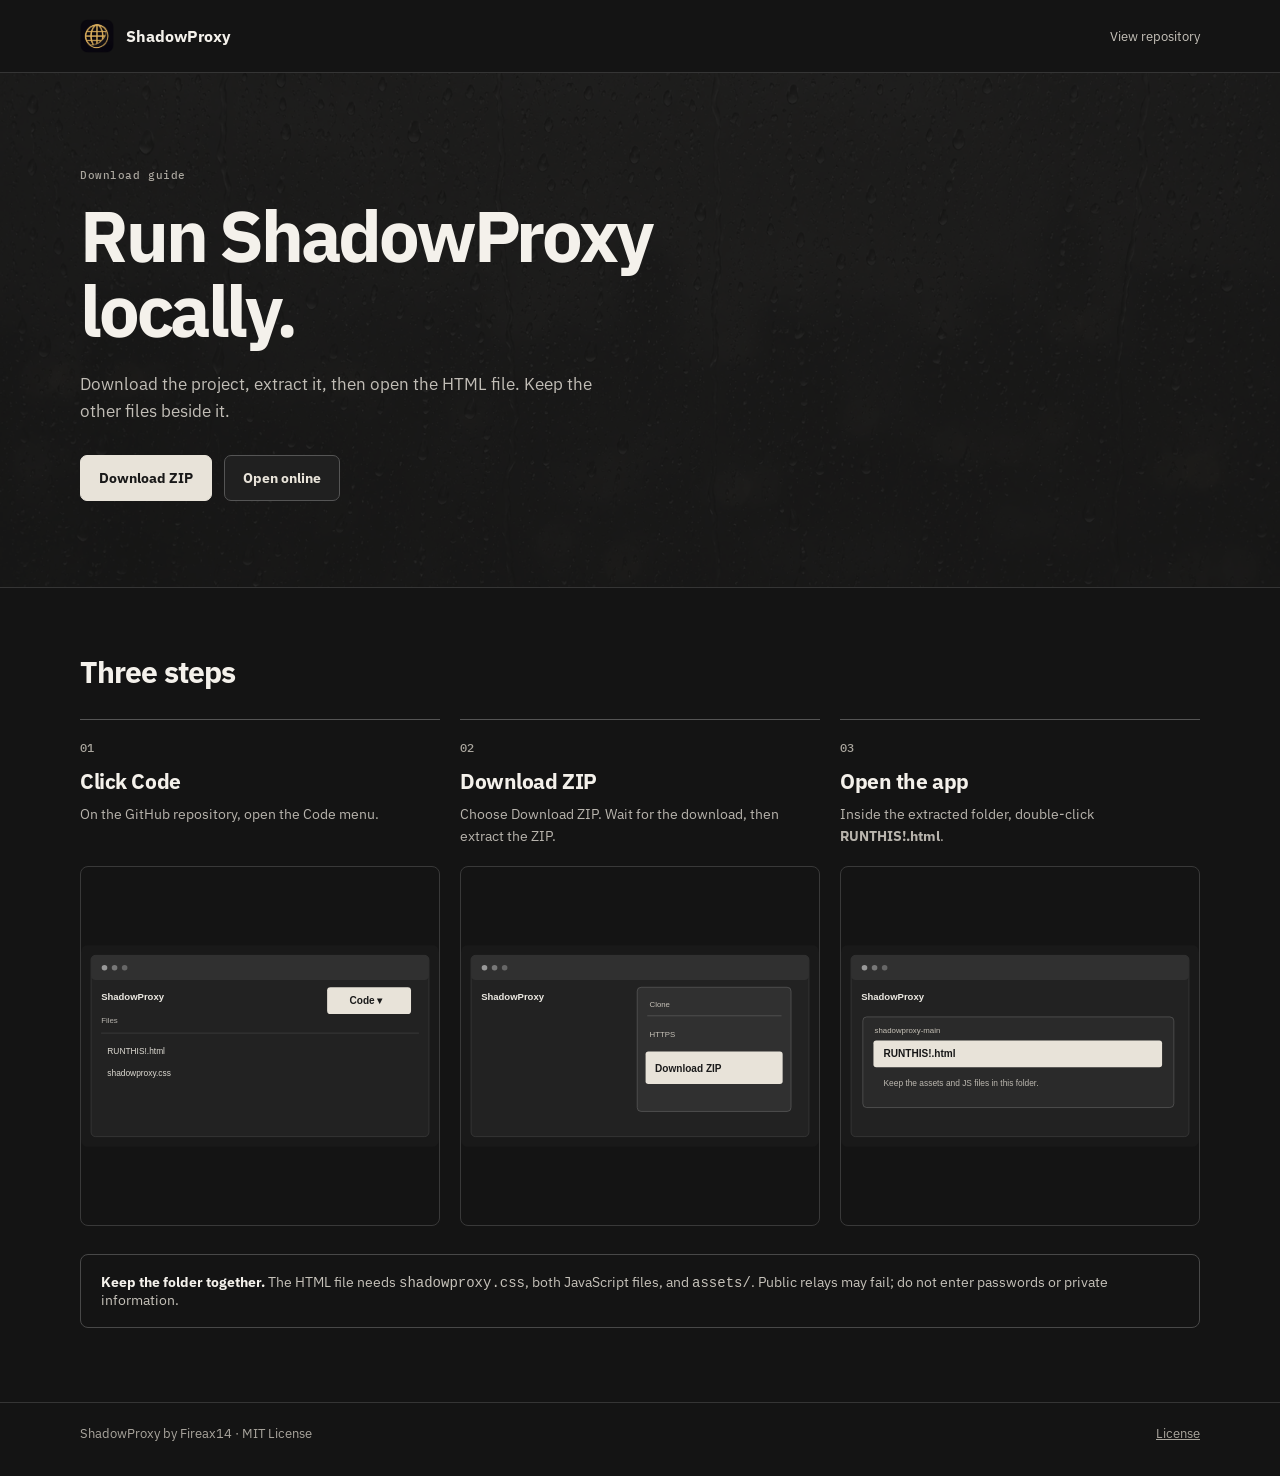
==== index.html @ 5329f854 "Publish ShadowProxy and download guide" ====
<!doctype html>
<html lang="en">
<head>
<meta charset="utf-8">
<meta name="viewport" content="width=device-width, initial-scale=1">
<meta name="description" content="Download and run ShadowProxy from GitHub in three steps.">
<title>Get ShadowProxy</title>
<link rel="icon" type="image/png" href="assets/shadowproxy-icon.png">
<link rel="preconnect" href="https://fonts.googleapis.com">
<link rel="preconnect" href="https://fonts.gstatic.com" crossorigin>
<link href="https://fonts.googleapis.com/css2?family=IBM+Plex+Sans:wght@400;500;600;700&family=IBM+Plex+Mono:wght@400;500&display=swap" rel="stylesheet">
<style>
:root{color-scheme:dark;font-family:'IBM Plex Sans',Arial,sans-serif;background:#141414;color:#f4f1eb}
*{box-sizing:border-box}html{scroll-behavior:smooth}body{margin:0;min-height:100vh;background:#141414}a{color:inherit}img{max-width:100%;display:block}.wrap{width:min(1120px,calc(100% - 40px));margin:auto}.site-header{border-bottom:1px solid #353535;background:#141414}.header-inner{min-height:72px;display:flex;align-items:center;justify-content:space-between;gap:20px}.brand{display:flex;align-items:center;gap:12px;text-decoration:none;font-weight:700}.brand img{width:34px;height:34px;border-radius:8px}.header-link{font-size:13px;color:#c6c2ba;text-decoration:none}.header-link:hover{text-decoration:underline}.hero{position:relative;isolation:isolate;overflow:hidden;border-bottom:1px solid #353535}.hero::before{content:"";position:absolute;inset:0;z-index:-1;background:#141414 url('assets/rain-window.webp') center/cover no-repeat;opacity:.13}.hero-inner{padding:94px 0 86px}.eyebrow{margin:0 0 14px;font:500 11px/1.5 'IBM Plex Mono',monospace;letter-spacing:.05em;color:#aaa69e}h1{margin:0;max-width:760px;font-size:clamp(42px,6vw,72px);letter-spacing:-.045em;line-height:1.05}p{line-height:1.6}.intro{max-width:550px;color:#c1bdb6;font-size:17px;margin:22px 0 30px}.actions{display:flex;gap:12px;flex-wrap:wrap}.button{display:inline-flex;justify-content:center;align-items:center;min-height:46px;padding:0 18px;border:1px solid #e8e3d9;border-radius:7px;background:#e8e3d9;color:#191919;text-decoration:none;font-weight:700;font-size:14px}.button.secondary{background:#202020;color:#e8e3d9;border-color:#555}.button:hover{background:#fff;color:#141414}.button.secondary:hover{background:#303030;color:#fff}.steps{padding:64px 0 74px}.steps h2{margin:0 0 28px;font-size:30px;letter-spacing:-.03em}.step-grid{display:grid;grid-template-columns:repeat(3,minmax(0,1fr));gap:20px}.step{border-top:1px solid #555;padding-top:16px}.step .number{font:500 12px 'IBM Plex Mono',monospace;color:#aaa69e}.step h3{margin:11px 0 8px;font-size:21px;letter-spacing:-.02em}.step p{margin:0 0 18px;color:#b8b4ad;font-size:14px;min-height:45px}.step img{width:100%;border:1px solid #393939;border-radius:8px}.note{margin-top:28px;padding:18px 20px;border:1px solid #484848;border-radius:8px;color:#c6c2ba;font-size:14px}.note strong{color:#f4f1eb}.footer{border-top:1px solid #353535;padding:22px 0 34px;color:#aaa69e;font-size:13px}.footer .wrap{display:flex;gap:16px;justify-content:space-between;flex-wrap:wrap}a:focus-visible{outline:2px solid #fff;outline-offset:4px}@media(max-width:760px){.hero-inner{padding:64px 0}.steps{padding:45px 0}.step-grid{grid-template-columns:1fr;gap:34px}.step p{min-height:0}.step img{max-width:500px}}
</style>
</head>
<body>
<header class="site-header"><div class="wrap header-inner"><a class="brand" href="./"><img src="assets/shadowproxy-icon.png" alt="">ShadowProxy</a><a class="header-link" href="https://github.com/fireax14app-source/shadowproxy">View repository</a></div></header>
<main>
<section class="hero"><div class="wrap hero-inner"><p class="eyebrow">Download guide</p><h1>Run ShadowProxy locally.</h1><p class="intro">Download the project, extract it, then open the HTML file. Keep the other files beside it.</p><div class="actions"><a class="button" href="https://github.com/fireax14app-source/shadowproxy/archive/refs/heads/main.zip">Download ZIP</a><a class="button secondary" href="RUNTHIS!.html">Open online</a></div></div></section>
<section class="steps"><div class="wrap"><h2>Three steps</h2><div class="step-grid">
<article class="step"><span class="number">01</span><h3>Click Code</h3><p>On the GitHub repository, open the Code menu.</p><img src="assets/guide/01-code.svg" alt="Illustration of the Code button on GitHub" loading="lazy" width="640" height="360"></article>
<article class="step"><span class="number">02</span><h3>Download ZIP</h3><p>Choose Download ZIP. Wait for the download, then extract the ZIP.</p><img src="assets/guide/02-zip.svg" alt="Illustration of the Download ZIP item" loading="lazy" width="640" height="360"></article>
<article class="step"><span class="number">03</span><h3>Open the app</h3><p>Inside the extracted folder, double-click <strong>RUNTHIS!.html</strong>.</p><img src="assets/guide/03-open.svg" alt="Illustration of the RUNTHIS!.html file" loading="lazy" width="640" height="360"></article>
</div><div class="note"><strong>Keep the folder together.</strong> The HTML file needs <code>shadowproxy.css</code>, both JavaScript files, and <code>assets/</code>. Public relays may fail; do not enter passwords or private information.</div></div></section>
</main>
<footer class="footer"><div class="wrap"><span>ShadowProxy by Fireax14 · MIT License</span><a href="LICENSE">License</a></div></footer>
</body>
</html>
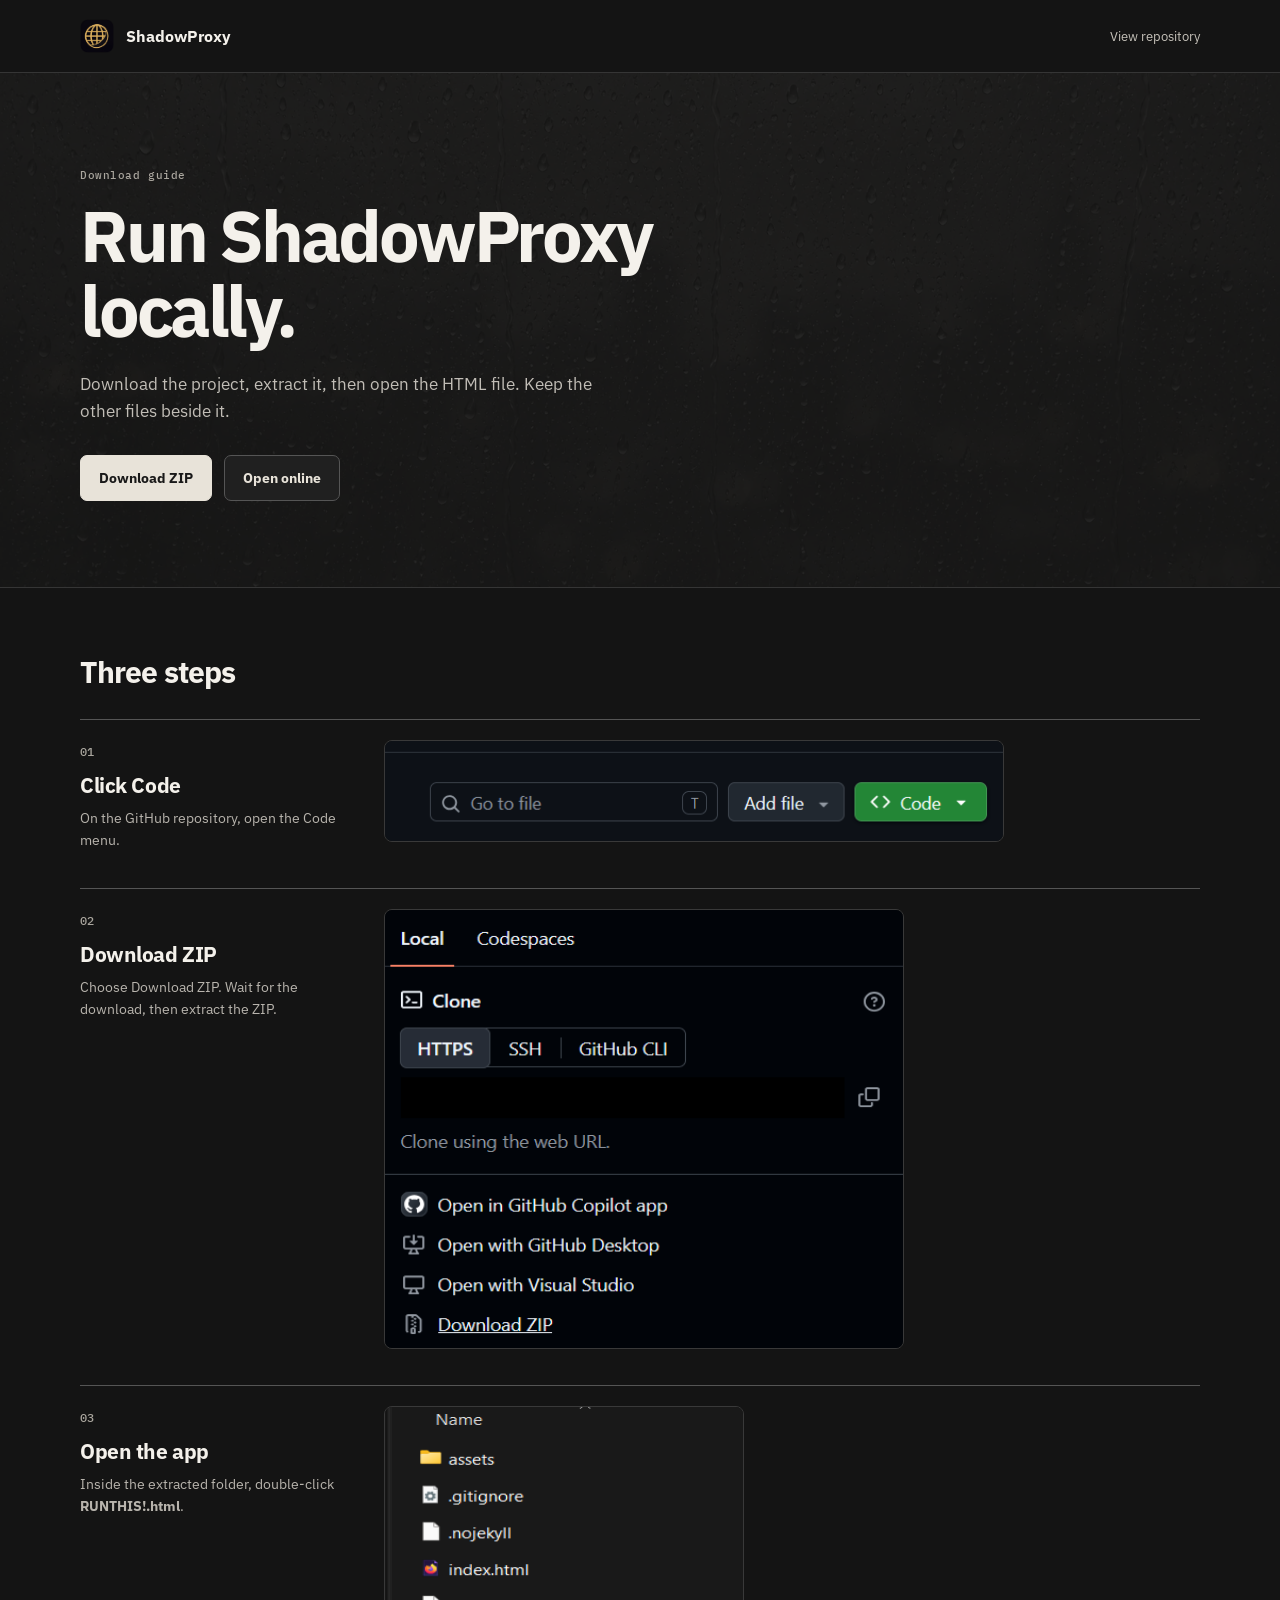
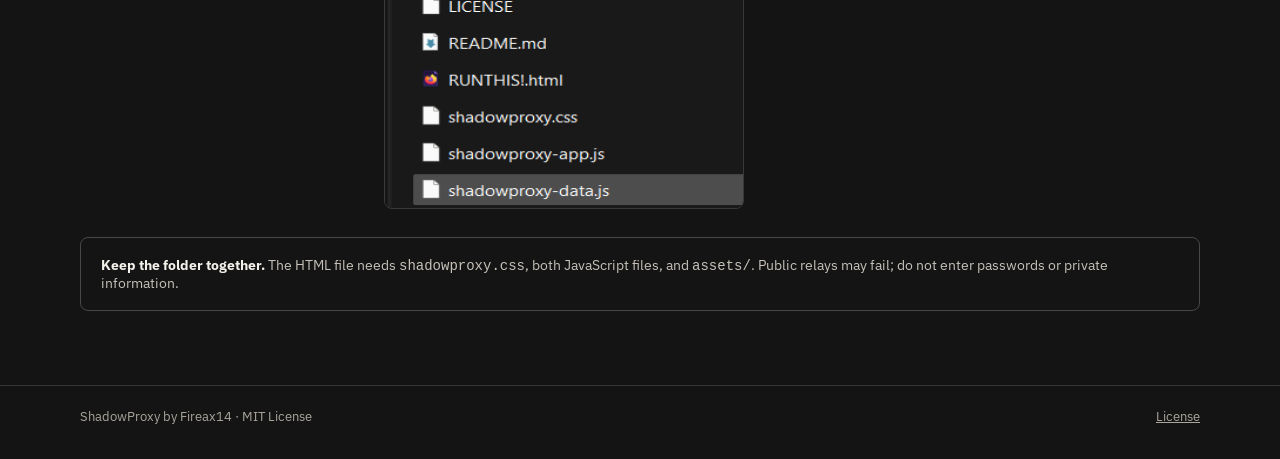
==== commit cda549ac: "Use redacted GitHub screenshots in download guide" ====
--- a/index.html
+++ b/index.html
@@ -11,7 +11,7 @@
 <link href="https://fonts.googleapis.com/css2?family=IBM+Plex+Sans:wght@400;500;600;700&family=IBM+Plex+Mono:wght@400;500&display=swap" rel="stylesheet">
 <style>
 :root{color-scheme:dark;font-family:'IBM Plex Sans',Arial,sans-serif;background:#141414;color:#f4f1eb}
-*{box-sizing:border-box}html{scroll-behavior:smooth}body{margin:0;min-height:100vh;background:#141414}a{color:inherit}img{max-width:100%;display:block}.wrap{width:min(1120px,calc(100% - 40px));margin:auto}.site-header{border-bottom:1px solid #353535;background:#141414}.header-inner{min-height:72px;display:flex;align-items:center;justify-content:space-between;gap:20px}.brand{display:flex;align-items:center;gap:12px;text-decoration:none;font-weight:700}.brand img{width:34px;height:34px;border-radius:8px}.header-link{font-size:13px;color:#c6c2ba;text-decoration:none}.header-link:hover{text-decoration:underline}.hero{position:relative;isolation:isolate;overflow:hidden;border-bottom:1px solid #353535}.hero::before{content:"";position:absolute;inset:0;z-index:-1;background:#141414 url('assets/rain-window.webp') center/cover no-repeat;opacity:.13}.hero-inner{padding:94px 0 86px}.eyebrow{margin:0 0 14px;font:500 11px/1.5 'IBM Plex Mono',monospace;letter-spacing:.05em;color:#aaa69e}h1{margin:0;max-width:760px;font-size:clamp(42px,6vw,72px);letter-spacing:-.045em;line-height:1.05}p{line-height:1.6}.intro{max-width:550px;color:#c1bdb6;font-size:17px;margin:22px 0 30px}.actions{display:flex;gap:12px;flex-wrap:wrap}.button{display:inline-flex;justify-content:center;align-items:center;min-height:46px;padding:0 18px;border:1px solid #e8e3d9;border-radius:7px;background:#e8e3d9;color:#191919;text-decoration:none;font-weight:700;font-size:14px}.button.secondary{background:#202020;color:#e8e3d9;border-color:#555}.button:hover{background:#fff;color:#141414}.button.secondary:hover{background:#303030;color:#fff}.steps{padding:64px 0 74px}.steps h2{margin:0 0 28px;font-size:30px;letter-spacing:-.03em}.step-grid{display:grid;grid-template-columns:repeat(3,minmax(0,1fr));gap:20px}.step{border-top:1px solid #555;padding-top:16px}.step .number{font:500 12px 'IBM Plex Mono',monospace;color:#aaa69e}.step h3{margin:11px 0 8px;font-size:21px;letter-spacing:-.02em}.step p{margin:0 0 18px;color:#b8b4ad;font-size:14px;min-height:45px}.step img{width:100%;border:1px solid #393939;border-radius:8px}.note{margin-top:28px;padding:18px 20px;border:1px solid #484848;border-radius:8px;color:#c6c2ba;font-size:14px}.note strong{color:#f4f1eb}.footer{border-top:1px solid #353535;padding:22px 0 34px;color:#aaa69e;font-size:13px}.footer .wrap{display:flex;gap:16px;justify-content:space-between;flex-wrap:wrap}a:focus-visible{outline:2px solid #fff;outline-offset:4px}@media(max-width:760px){.hero-inner{padding:64px 0}.steps{padding:45px 0}.step-grid{grid-template-columns:1fr;gap:34px}.step p{min-height:0}.step img{max-width:500px}}
+*{box-sizing:border-box}html{scroll-behavior:smooth}body{margin:0;min-height:100vh;background:#141414}a{color:inherit}img{max-width:100%;display:block}.wrap{width:min(1120px,calc(100% - 40px));margin:auto}.site-header{border-bottom:1px solid #353535;background:#141414}.header-inner{min-height:72px;display:flex;align-items:center;justify-content:space-between;gap:20px}.brand{display:flex;align-items:center;gap:12px;text-decoration:none;font-weight:700}.brand img{width:34px;height:34px;border-radius:8px}.header-link{font-size:13px;color:#c6c2ba;text-decoration:none}.header-link:hover{text-decoration:underline}.hero{position:relative;isolation:isolate;overflow:hidden;border-bottom:1px solid #353535}.hero::before{content:"";position:absolute;inset:0;z-index:-1;background:#141414 url('assets/rain-window.webp') center/cover no-repeat;opacity:.13}.hero-inner{padding:94px 0 86px}.eyebrow{margin:0 0 14px;font:500 11px/1.5 'IBM Plex Mono',monospace;letter-spacing:.05em;color:#aaa69e}h1{margin:0;max-width:760px;font-size:clamp(42px,6vw,72px);letter-spacing:-.045em;line-height:1.05}p{line-height:1.6}.intro{max-width:550px;color:#c1bdb6;font-size:17px;margin:22px 0 30px}.actions{display:flex;gap:12px;flex-wrap:wrap}.button{display:inline-flex;justify-content:center;align-items:center;min-height:46px;padding:0 18px;border:1px solid #e8e3d9;border-radius:7px;background:#e8e3d9;color:#191919;text-decoration:none;font-weight:700;font-size:14px}.button.secondary{background:#202020;color:#e8e3d9;border-color:#555}.button:hover{background:#fff;color:#141414}.button.secondary:hover{background:#303030;color:#fff}.steps{padding:64px 0 74px}.steps h2{margin:0 0 28px;font-size:30px;letter-spacing:-.03em}.step-grid{display:grid;gap:36px}.step{display:grid;grid-template-columns:minmax(200px,280px) minmax(0,1fr);align-items:start;gap:24px;border-top:1px solid #555;padding-top:20px}.step .number{font:500 12px 'IBM Plex Mono',monospace;color:#aaa69e}.step h3{margin:11px 0 8px;font-size:21px;letter-spacing:-.02em}.step p{margin:0;color:#b8b4ad;font-size:14px}.step img{width:100%;border:1px solid #393939;border-radius:8px}.step:first-child img{width:min(100%,620px)}.step:nth-child(2) img{width:min(100%,520px)}.step:last-child img{width:min(100%,360px)}.note{margin-top:28px;padding:18px 20px;border:1px solid #484848;border-radius:8px;color:#c6c2ba;font-size:14px}.note strong{color:#f4f1eb}.footer{border-top:1px solid #353535;padding:22px 0 34px;color:#aaa69e;font-size:13px}.footer .wrap{display:flex;gap:16px;justify-content:space-between;flex-wrap:wrap}a:focus-visible{outline:2px solid #fff;outline-offset:4px}@media(max-width:760px){.hero-inner{padding:64px 0}.steps{padding:45px 0}.step-grid{gap:34px}.step{grid-template-columns:1fr;gap:18px}.step img{max-width:640px}}
 </style>
 </head>
 <body>
@@ -19,9 +19,9 @@
 <main>
 <section class="hero"><div class="wrap hero-inner"><p class="eyebrow">Download guide</p><h1>Run ShadowProxy locally.</h1><p class="intro">Download the project, extract it, then open the HTML file. Keep the other files beside it.</p><div class="actions"><a class="button" href="https://github.com/fireax14app-source/shadowproxy/archive/refs/heads/main.zip">Download ZIP</a><a class="button secondary" href="RUNTHIS!.html">Open online</a></div></div></section>
 <section class="steps"><div class="wrap"><h2>Three steps</h2><div class="step-grid">
-<article class="step"><span class="number">01</span><h3>Click Code</h3><p>On the GitHub repository, open the Code menu.</p><img src="assets/guide/01-code.svg" alt="Illustration of the Code button on GitHub" loading="lazy" width="640" height="360"></article>
-<article class="step"><span class="number">02</span><h3>Download ZIP</h3><p>Choose Download ZIP. Wait for the download, then extract the ZIP.</p><img src="assets/guide/02-zip.svg" alt="Illustration of the Download ZIP item" loading="lazy" width="640" height="360"></article>
-<article class="step"><span class="number">03</span><h3>Open the app</h3><p>Inside the extracted folder, double-click <strong>RUNTHIS!.html</strong>.</p><img src="assets/guide/03-open.svg" alt="Illustration of the RUNTHIS!.html file" loading="lazy" width="640" height="360"></article>
+<article class="step"><div class="step-copy"><span class="number">01</span><h3>Click Code</h3><p>On the GitHub repository, open the Code menu.</p></div><img src="assets/guide/01-code.png" alt="Redacted GitHub screenshot showing the Code button" loading="lazy" width="620" height="102"></article>
+<article class="step"><div class="step-copy"><span class="number">02</span><h3>Download ZIP</h3><p>Choose Download ZIP. Wait for the download, then extract the ZIP.</p></div><img src="assets/guide/02-zip.png" alt="Redacted GitHub screenshot showing Download ZIP in the Code menu" loading="lazy" width="487" height="440"></article>
+<article class="step"><div class="step-copy"><span class="number">03</span><h3>Open the app</h3><p>Inside the extracted folder, double-click <strong>RUNTHIS!.html</strong>.</p></div><img src="assets/guide/03-open.png" alt="Redacted file listing showing RUNTHIS!.html" loading="lazy" width="305" height="403"></article>
 </div><div class="note"><strong>Keep the folder together.</strong> The HTML file needs <code>shadowproxy.css</code>, both JavaScript files, and <code>assets/</code>. Public relays may fail; do not enter passwords or private information.</div></div></section>
 </main>
 <footer class="footer"><div class="wrap"><span>ShadowProxy by Fireax14 · MIT License</span><a href="LICENSE">License</a></div></footer>
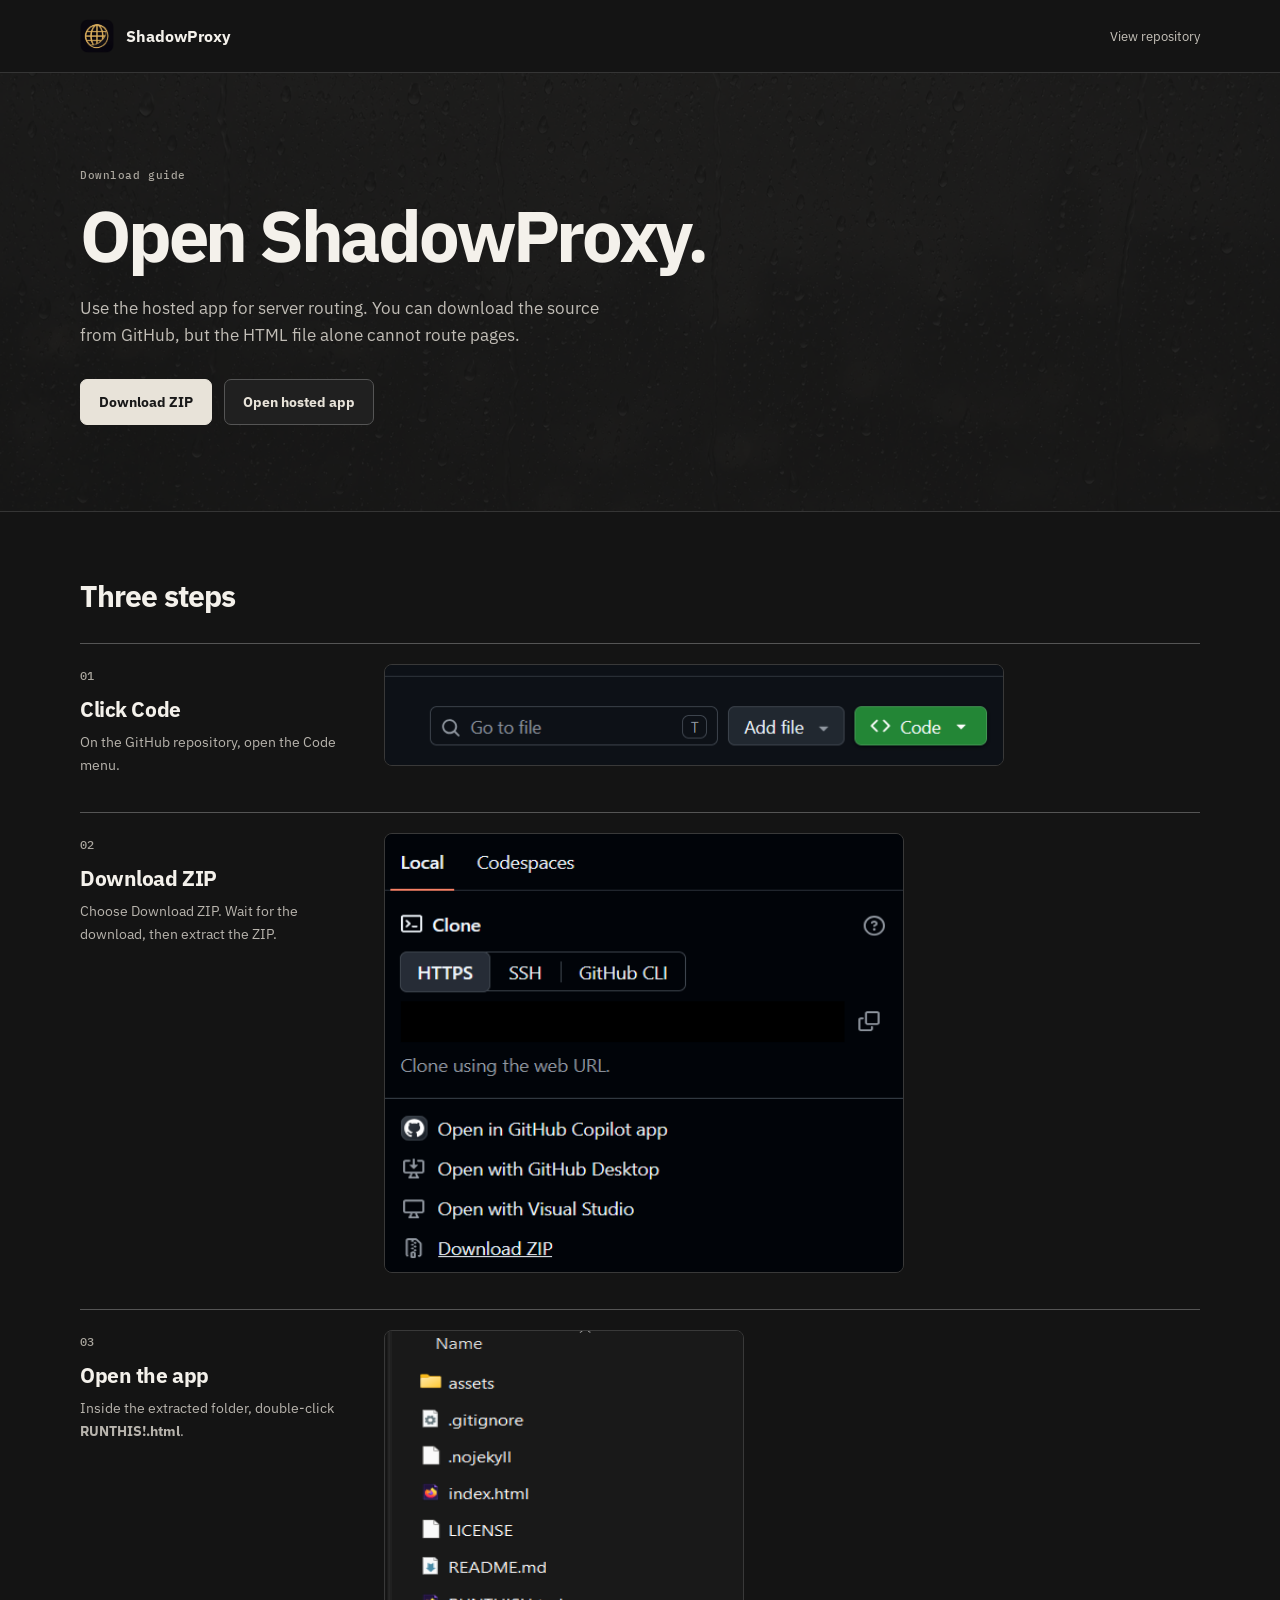
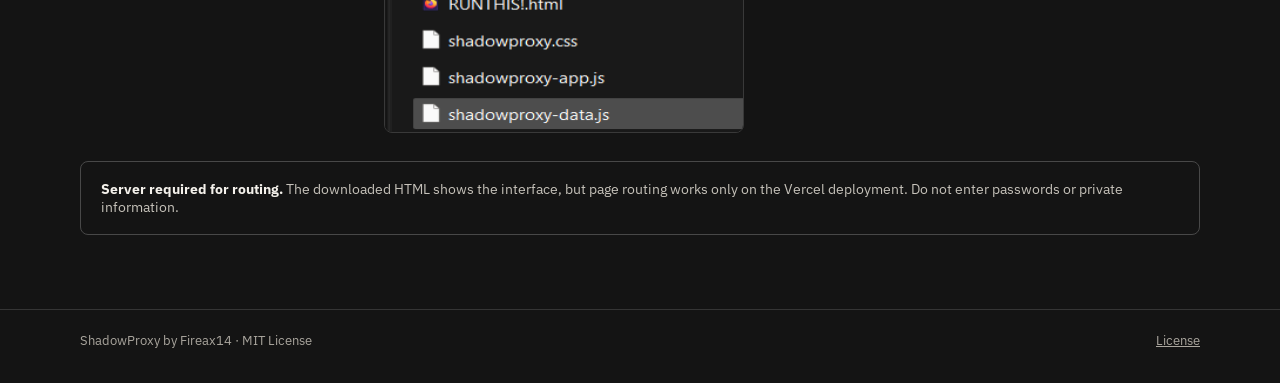
==== commit f15a7585: "Point download guide to hosted server app" ====
--- a/index.html
+++ b/index.html
@@ -17,12 +17,12 @@
 <body>
 <header class="site-header"><div class="wrap header-inner"><a class="brand" href="./"><img src="assets/shadowproxy-icon.png" alt="">ShadowProxy</a><a class="header-link" href="https://github.com/fireax14app-source/shadowproxy">View repository</a></div></header>
 <main>
-<section class="hero"><div class="wrap hero-inner"><p class="eyebrow">Download guide</p><h1>Run ShadowProxy locally.</h1><p class="intro">Download the project, extract it, then open the HTML file. Keep the other files beside it.</p><div class="actions"><a class="button" href="https://github.com/fireax14app-source/shadowproxy/archive/refs/heads/main.zip">Download ZIP</a><a class="button secondary" href="RUNTHIS!.html">Open online</a></div></div></section>
+<section class="hero"><div class="wrap hero-inner"><p class="eyebrow">Download guide</p><h1>Open ShadowProxy.</h1><p class="intro">Use the hosted app for server routing. You can download the source from GitHub, but the HTML file alone cannot route pages.</p><div class="actions"><a class="button" href="https://github.com/fireax14app-source/shadowproxy/archive/refs/heads/main.zip">Download ZIP</a><a class="button secondary" href="https://shadowproxy-fireax14.vercel.app/RUNTHIS!.html">Open hosted app</a></div></div></section>
 <section class="steps"><div class="wrap"><h2>Three steps</h2><div class="step-grid">
 <article class="step"><div class="step-copy"><span class="number">01</span><h3>Click Code</h3><p>On the GitHub repository, open the Code menu.</p></div><img src="assets/guide/01-code.png" alt="Redacted GitHub screenshot showing the Code button" loading="lazy" width="620" height="102"></article>
 <article class="step"><div class="step-copy"><span class="number">02</span><h3>Download ZIP</h3><p>Choose Download ZIP. Wait for the download, then extract the ZIP.</p></div><img src="assets/guide/02-zip.png" alt="Redacted GitHub screenshot showing Download ZIP in the Code menu" loading="lazy" width="487" height="440"></article>
 <article class="step"><div class="step-copy"><span class="number">03</span><h3>Open the app</h3><p>Inside the extracted folder, double-click <strong>RUNTHIS!.html</strong>.</p></div><img src="assets/guide/03-open.png" alt="Redacted file listing showing RUNTHIS!.html" loading="lazy" width="305" height="403"></article>
-</div><div class="note"><strong>Keep the folder together.</strong> The HTML file needs <code>shadowproxy.css</code>, both JavaScript files, and <code>assets/</code>. Public relays may fail; do not enter passwords or private information.</div></div></section>
+</div><div class="note"><strong>Server required for routing.</strong> The downloaded HTML shows the interface, but page routing works only on the Vercel deployment. Do not enter passwords or private information.</div></div></section>
 </main>
 <footer class="footer"><div class="wrap"><span>ShadowProxy by Fireax14 · MIT License</span><a href="LICENSE">License</a></div></footer>
 </body>
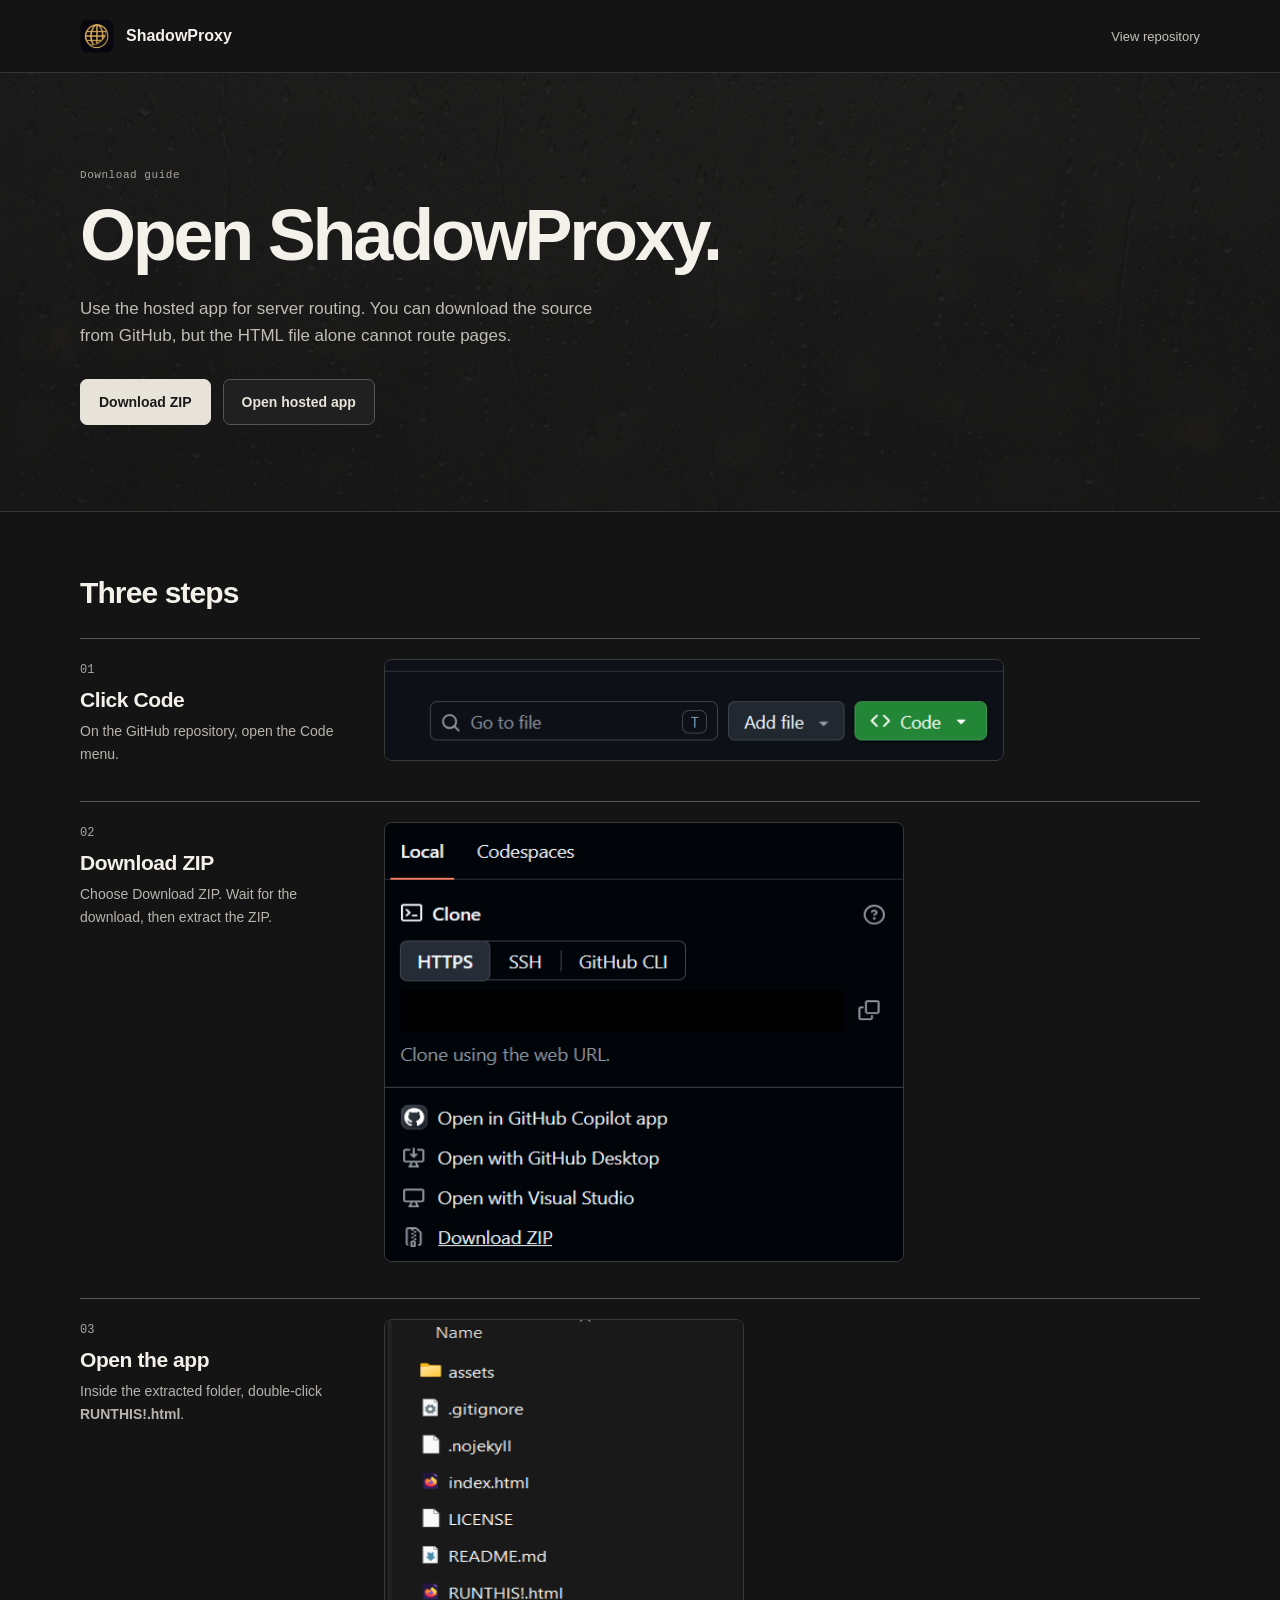
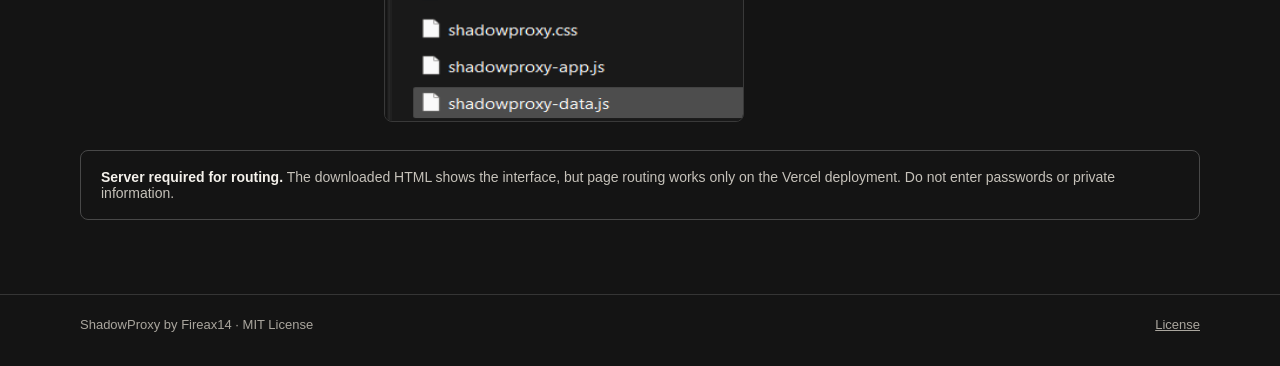
==== commit d9a26e6d: "Harden routed viewer security boundary" ====
--- a/index.html
+++ b/index.html
@@ -6,9 +6,6 @@
 <meta name="description" content="Download and run ShadowProxy from GitHub in three steps.">
 <title>Get ShadowProxy</title>
 <link rel="icon" type="image/png" href="assets/shadowproxy-icon.png">
-<link rel="preconnect" href="https://fonts.googleapis.com">
-<link rel="preconnect" href="https://fonts.gstatic.com" crossorigin>
-<link href="https://fonts.googleapis.com/css2?family=IBM+Plex+Sans:wght@400;500;600;700&family=IBM+Plex+Mono:wght@400;500&display=swap" rel="stylesheet">
 <style>
 :root{color-scheme:dark;font-family:'IBM Plex Sans',Arial,sans-serif;background:#141414;color:#f4f1eb}
 *{box-sizing:border-box}html{scroll-behavior:smooth}body{margin:0;min-height:100vh;background:#141414}a{color:inherit}img{max-width:100%;display:block}.wrap{width:min(1120px,calc(100% - 40px));margin:auto}.site-header{border-bottom:1px solid #353535;background:#141414}.header-inner{min-height:72px;display:flex;align-items:center;justify-content:space-between;gap:20px}.brand{display:flex;align-items:center;gap:12px;text-decoration:none;font-weight:700}.brand img{width:34px;height:34px;border-radius:8px}.header-link{font-size:13px;color:#c6c2ba;text-decoration:none}.header-link:hover{text-decoration:underline}.hero{position:relative;isolation:isolate;overflow:hidden;border-bottom:1px solid #353535}.hero::before{content:"";position:absolute;inset:0;z-index:-1;background:#141414 url('assets/rain-window.webp') center/cover no-repeat;opacity:.13}.hero-inner{padding:94px 0 86px}.eyebrow{margin:0 0 14px;font:500 11px/1.5 'IBM Plex Mono',monospace;letter-spacing:.05em;color:#aaa69e}h1{margin:0;max-width:760px;font-size:clamp(42px,6vw,72px);letter-spacing:-.045em;line-height:1.05}p{line-height:1.6}.intro{max-width:550px;color:#c1bdb6;font-size:17px;margin:22px 0 30px}.actions{display:flex;gap:12px;flex-wrap:wrap}.button{display:inline-flex;justify-content:center;align-items:center;min-height:46px;padding:0 18px;border:1px solid #e8e3d9;border-radius:7px;background:#e8e3d9;color:#191919;text-decoration:none;font-weight:700;font-size:14px}.button.secondary{background:#202020;color:#e8e3d9;border-color:#555}.button:hover{background:#fff;color:#141414}.button.secondary:hover{background:#303030;color:#fff}.steps{padding:64px 0 74px}.steps h2{margin:0 0 28px;font-size:30px;letter-spacing:-.03em}.step-grid{display:grid;gap:36px}.step{display:grid;grid-template-columns:minmax(200px,280px) minmax(0,1fr);align-items:start;gap:24px;border-top:1px solid #555;padding-top:20px}.step .number{font:500 12px 'IBM Plex Mono',monospace;color:#aaa69e}.step h3{margin:11px 0 8px;font-size:21px;letter-spacing:-.02em}.step p{margin:0;color:#b8b4ad;font-size:14px}.step img{width:100%;border:1px solid #393939;border-radius:8px}.step:first-child img{width:min(100%,620px)}.step:nth-child(2) img{width:min(100%,520px)}.step:last-child img{width:min(100%,360px)}.note{margin-top:28px;padding:18px 20px;border:1px solid #484848;border-radius:8px;color:#c6c2ba;font-size:14px}.note strong{color:#f4f1eb}.footer{border-top:1px solid #353535;padding:22px 0 34px;color:#aaa69e;font-size:13px}.footer .wrap{display:flex;gap:16px;justify-content:space-between;flex-wrap:wrap}a:focus-visible{outline:2px solid #fff;outline-offset:4px}@media(max-width:760px){.hero-inner{padding:64px 0}.steps{padding:45px 0}.step-grid{gap:34px}.step{grid-template-columns:1fr;gap:18px}.step img{max-width:640px}}
